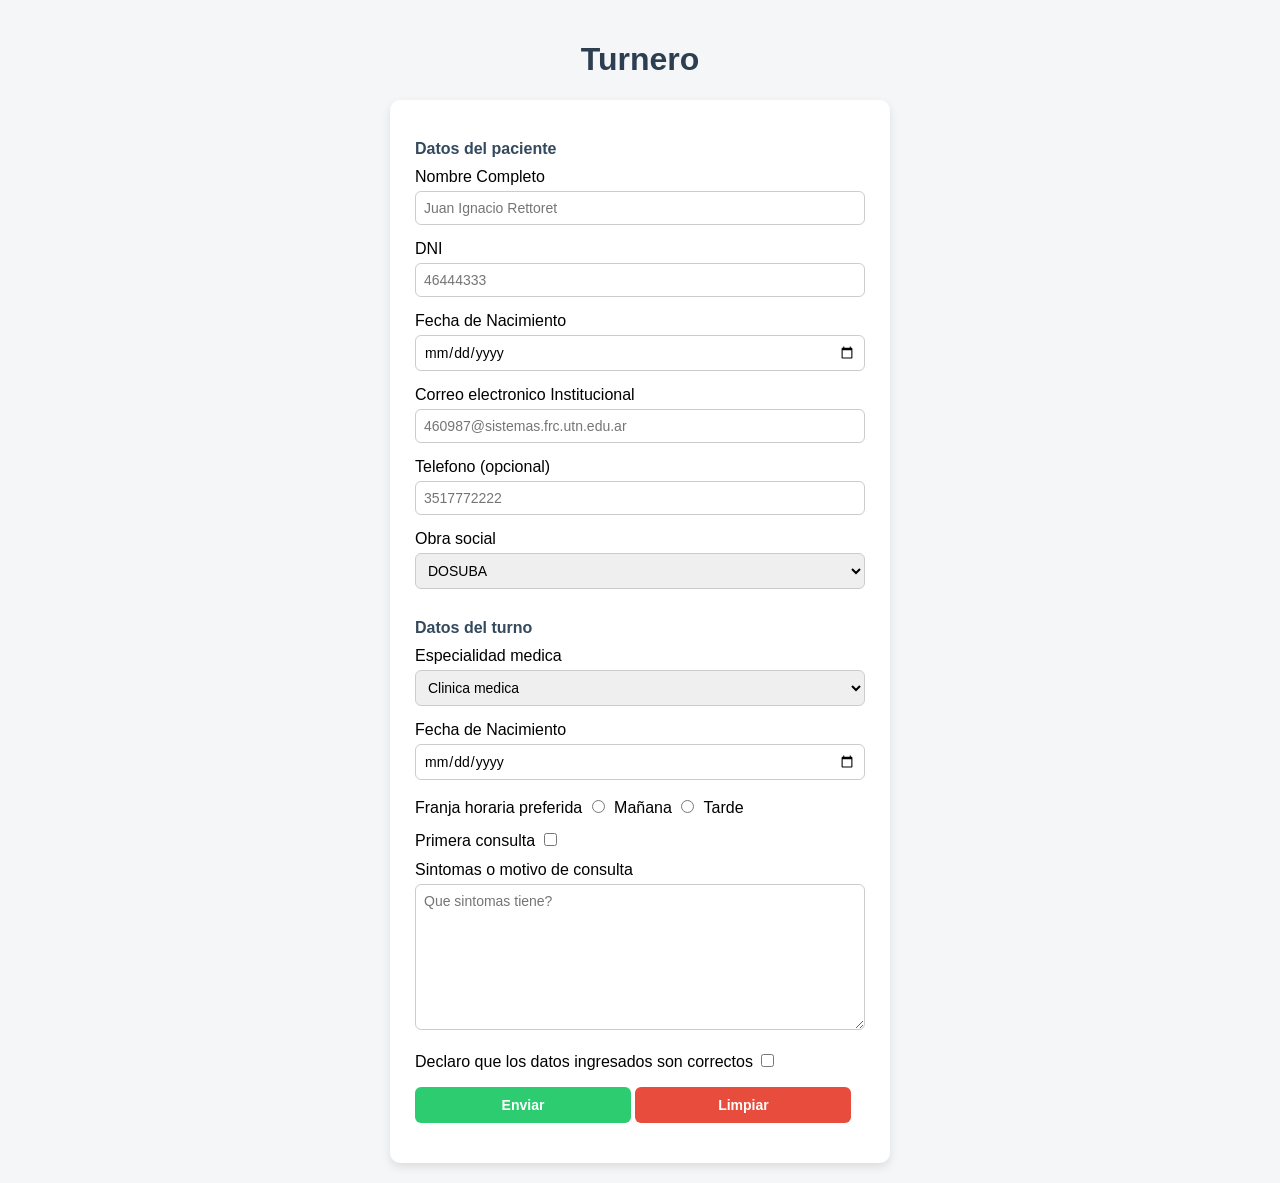
==== Trabajo Practico - Formularios HTML/index.html @ ca035440 "Formulario" ====
<!DOCTYPE html>
<html lang="en">
<head>
    <meta charset="UTF-8">
    <meta name="viewport" content="width=device-width, initial-scale=1.0">
    <link rel="stylesheet" href="styles.css">
    <title>Sistema de Turnos Medicos</title>
</head>
<body>
    <h1>Turnero</h1>
    <form>
        <div>Datos del paciente</div>

        <div class="form-input">
            <label>Nombre Completo
                <input type="text" placeholder="Juan Ignacio Rettoret" required>
            </label>
        </div>

        <div>
            <label>DNI
                <input type="number" placeholder="46444333" required>
            </label>
        </div>

        <div class="form-input">
            <label>Fecha de Nacimiento
                <input type="date" max="2026-06-04" required>
            </label>
        </div>

        <div>
            <label>Correo electronico Institucional
                <input type="email" placeholder="460987@sistemas.frc.utn.edu.ar" required>
            </label>
        </div>

        <div>
            <label>Telefono (opcional)
                <input type="tel" placeholder="3517772222">
            </label>
        </div>

        <div class="form-input">
            <label>Obra social
                <select required>
                    <optgroup label="Obras sociales universitarias">
                    <option value="DOSUBA">DOSUBA</option>
                    <option value="OSPUNC">OSPUNC</option>
                    </optgroup>

                    <optgroup label="Prepagas">
                    <option value="OSDE">OSDE</option>
                    <option value="SANCOR">SANCOR</option>
                    <option value="OTRO">OTRO</option>
                    </optgroup>
                </select>
            </label>
        </div>

        <div>Datos del turno</div>

        <div class="form-input">
            <label>Especialidad medica
                <select requiere>
                    <option value="clinica">Clinica medica</option>
                    <option value="traumato">Traumatologia</option>
                    <option value="derma">Dermatologia</option>
                    <option value="ofta">Oftalmologia</option>
                    <option value="nutri">Nutricion</option>
                    <option value="psico">Psicologia</option>
                </select>
            </label>
        </div>

        <div class="form-input">
            <label>Fecha de Nacimiento
                <input type="date" min="2026-06-04" required>
            </label>
        </div>

        <div class="form-input">
            <label>Franja horaria preferida
                <input type="radio" name="horario" value="mañana" required>
                Mañana
            </label>

            <label>
                <input type="radio" name="horario" value="tarde">
                Tarde
            </label>
        </div>

        <div>
            <label>Primera consulta
                <input type="checkbox">
            </label>
        </div>

        <div class="form-input">
            <label>Sintomas o motivo de consulta
                <textarea rows="8" maxlength="300" placeholder="Que sintomas tiene?" required></textarea>
            </label>
        </div>

        <div class="form-input">
            <label>Declaro que los datos ingresados son correctos
                <input type="checkbox">
            </label>
        </div>
        <div class="form-input">
    <input type="submit" value="Enviar">
    <input type="reset" value="Limpiar">
</div>
    </form>
</body>
</html>
---- Trabajo Practico - Formularios HTML/styles.css ----
/* Reset básico */
*{
    box-sizing: border-box;
    font-family: Arial, Helvetica, sans-serif;
}

/* Fondo de la página */
body{
    background-color: #f4f6f8;
    margin: 0;
    padding: 20px;
}

/* Título */
h1{
    text-align: center;
    color: #2c3e50;
}

/* Formulario */
form{
    background-color: white;
    max-width: 500px;
    margin: auto;
    padding: 25px;
    border-radius: 10px;
    box-shadow: 0 4px 10px rgba(0,0,0,0.1);
}

/* Subtítulos de secciones */
form > div:first-child,
form > div:nth-of-type(8){
    font-weight: bold;
    margin-top: 15px;
    margin-bottom: 10px;
    color: #34495e;
}

/* Inputs y selects */
input,
select,
textarea{
    width: 100%;
    padding: 8px;
    margin-top: 5px;
    margin-bottom: 15px;
    border: 1px solid #ccc;
    border-radius: 6px;
    font-size: 14px;
}

/* Radios y checkboxes */
input[type="radio"],
input[type="checkbox"]{
    width: auto;
    margin-right: 5px;
}

/* Botones */
input[type="submit"],
input[type="reset"]{
    width: 48%;
    padding: 10px;
    border: none;
    border-radius: 6px;
    cursor: pointer;
    font-weight: bold;
}

/* Botón enviar */
input[type="submit"]{
    background-color: #2ecc71;
    color: white;
}

/* Botón limpiar */
input[type="reset"]{
    background-color: #e74c3c;
    color: white;
}

/* Hover botones */
input[type="submit"]:hover{
    background-color: #27ae60;
}

input[type="reset"]:hover{
    background-color: #c0392b;
}
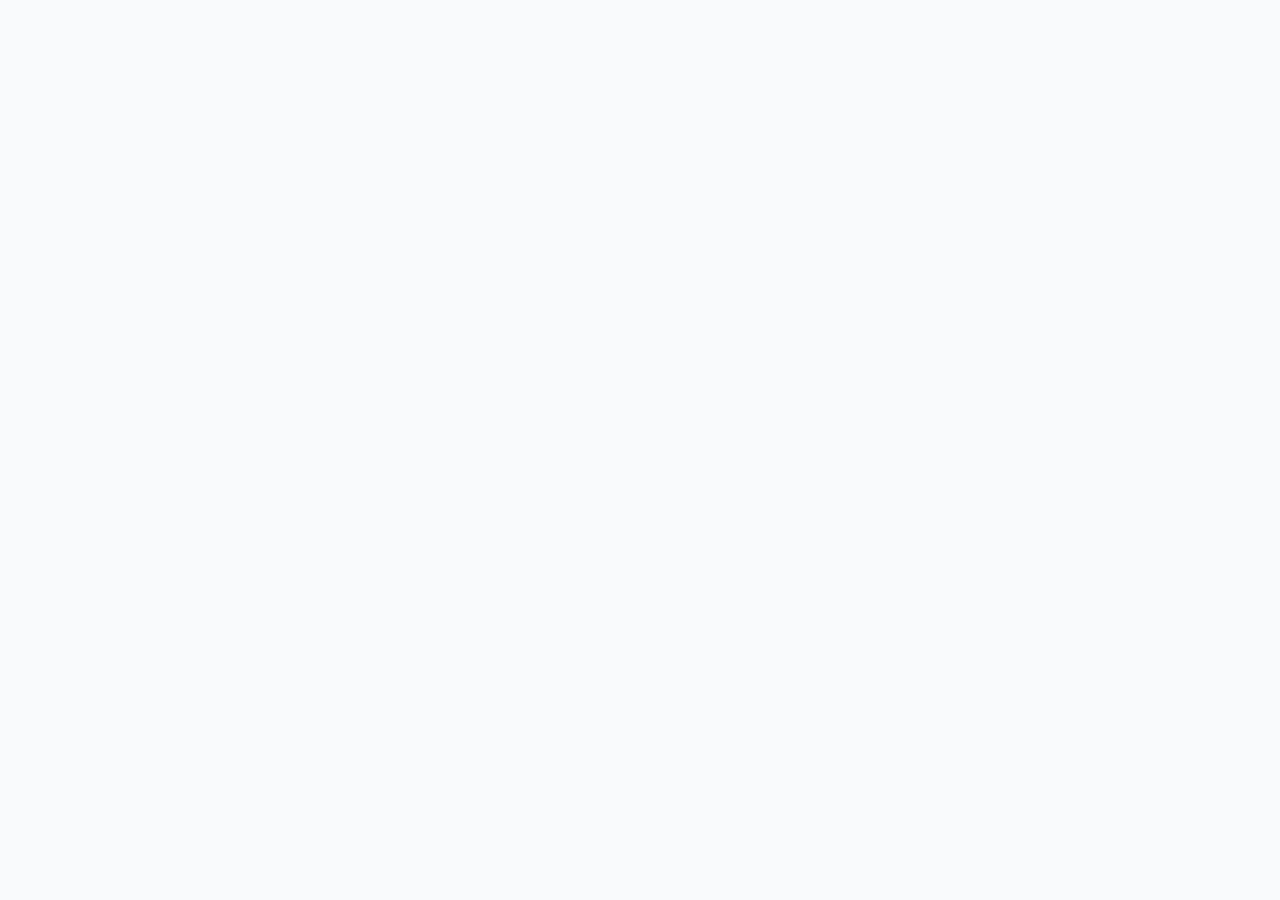
==== commit f669941c: "first commit" ====
--- a/Trabajo Practico - Formularios HTML/index.html
+++ b/Trabajo Practico - Formularios HTML/index.html
@@ -1,117 +1,79 @@
 <!DOCTYPE html>
-<html lang="en">
+<html lang="es">
 <head>
     <meta charset="UTF-8">
     <meta name="viewport" content="width=device-width, initial-scale=1.0">
-    <link rel="stylesheet" href="styles.css">
-    <title>Sistema de Turnos Medicos</title>
-</head>
-<body>
-    <h1>Turnero</h1>
-    <form>
-        <div>Datos del paciente</div>
+    <title>Sistema de Turnos Médicos - UTN FRC</title>
+    <style>
+        :root {
+            --primary-color: #0d9488;
+            --primary-dark: #0f766e;
+            --bg-color: #f8fafc;
+            --text-main: #1e293b;
+            --border-ui: #e2e8f0;
+        }
 
-        <div class="form-input">
-            <label>Nombre Completo
-                <input type="text" placeholder="Juan Ignacio Rettoret" required>
-            </label>
-        </div>
+        body {
+            font-family: 'Inter', system-ui, -apple-system, sans-serif;
+            background-color: var(--bg-color);
+            color: var(--text-main);
+            margin: 0;
+            display: flex;
+            justify-content: center;
+            padding: 40px 20px;
+        }
 
-        <div>
-            <label>DNI
-                <input type="number" placeholder="46444333" required>
-            </label>
-        </div>
+        form {
+            background: #ffffff;
+            width: 100%;
+            max-width: 600px;
+            padding: 40px;
+            border-radius: 16px;
+            border: 1px solid var(--border-ui);
+            box-shadow: 0 10px 25px -5px rgba(0, 0, 0, 0.05);
+        }
 
-        <div class="form-input">
-            <label>Fecha de Nacimiento
-                <input type="date" max="2026-06-04" required>
-            </label>
-        </div>
+        h1 {
+            font-size: 1.5rem;
+            font-weight: 800;
+            color: var(--primary-color);
+            margin-bottom: 30px;
+            text-align: left;
+            border-bottom: 2px solid var(--bg-color);
+            padding-bottom: 15px;
+        }
 
-        <div>
-            <label>Correo electronico Institucional
-                <input type="email" placeholder="460987@sistemas.frc.utn.edu.ar" required>
-            </label>
-        </div>
+        fieldset {
+            border: none;
+            padding: 0;
+            margin: 0 0 30px 0;
+        }
 
-        <div>
-            <label>Telefono (opcional)
-                <input type="tel" placeholder="3517772222">
-            </label>
-        </div>
+        legend {
+            font-size: 1rem;
+            font-weight: 700;
+            margin-bottom: 20px;
+            color: #64748b;
+            text-transform: uppercase;
+            letter-spacing: 0.05em;
+        }
 
-        <div class="form-input">
-            <label>Obra social
-                <select required>
-                    <optgroup label="Obras sociales universitarias">
-                    <option value="DOSUBA">DOSUBA</option>
-                    <option value="OSPUNC">OSPUNC</option>
-                    </optgroup>
+        .campo {
+            margin-bottom: 20px;
+        }
 
-                    <optgroup label="Prepagas">
-                    <option value="OSDE">OSDE</option>
-                    <option value="SANCOR">SANCOR</option>
-                    <option value="OTRO">OTRO</option>
-                    </optgroup>
-                </select>
-            </label>
-        </div>
+        label {
+            display: block;
+            font-size: 0.875rem;
+            font-weight: 600;
+            margin-bottom: 8px;
+        }
 
-        <div>Datos del turno</div>
-
-        <div class="form-input">
-            <label>Especialidad medica
-                <select requiere>
-                    <option value="clinica">Clinica medica</option>
-                    <option value="traumato">Traumatologia</option>
-                    <option value="derma">Dermatologia</option>
-                    <option value="ofta">Oftalmologia</option>
-                    <option value="nutri">Nutricion</option>
-                    <option value="psico">Psicologia</option>
-                </select>
-            </label>
-        </div>
-
-        <div class="form-input">
-            <label>Fecha de Nacimiento
-                <input type="date" min="2026-06-04" required>
-            </label>
-        </div>
-
-        <div class="form-input">
-            <label>Franja horaria preferida
-                <input type="radio" name="horario" value="mañana" required>
-                Mañana
-            </label>
-
-            <label>
-                <input type="radio" name="horario" value="tarde">
-                Tarde
-            </label>
-        </div>
-
-        <div>
-            <label>Primera consulta
-                <input type="checkbox">
-            </label>
-        </div>
-
-        <div class="form-input">
-            <label>Sintomas o motivo de consulta
-                <textarea rows="8" maxlength="300" placeholder="Que sintomas tiene?" required></textarea>
-            </label>
-        </div>
-
-        <div class="form-input">
-            <label>Declaro que los datos ingresados son correctos
-                <input type="checkbox">
-            </label>
-        </div>
-        <div class="form-input">
-    <input type="submit" value="Enviar">
-    <input type="reset" value="Limpiar">
-</div>
-    </form>
-</body>
-</html>+        input[type="text"],
+        input[type="email"],
+        input[type="tel"],
+        input[type="date"],
+        select,
+        textarea {
+            width: 100%;
+           
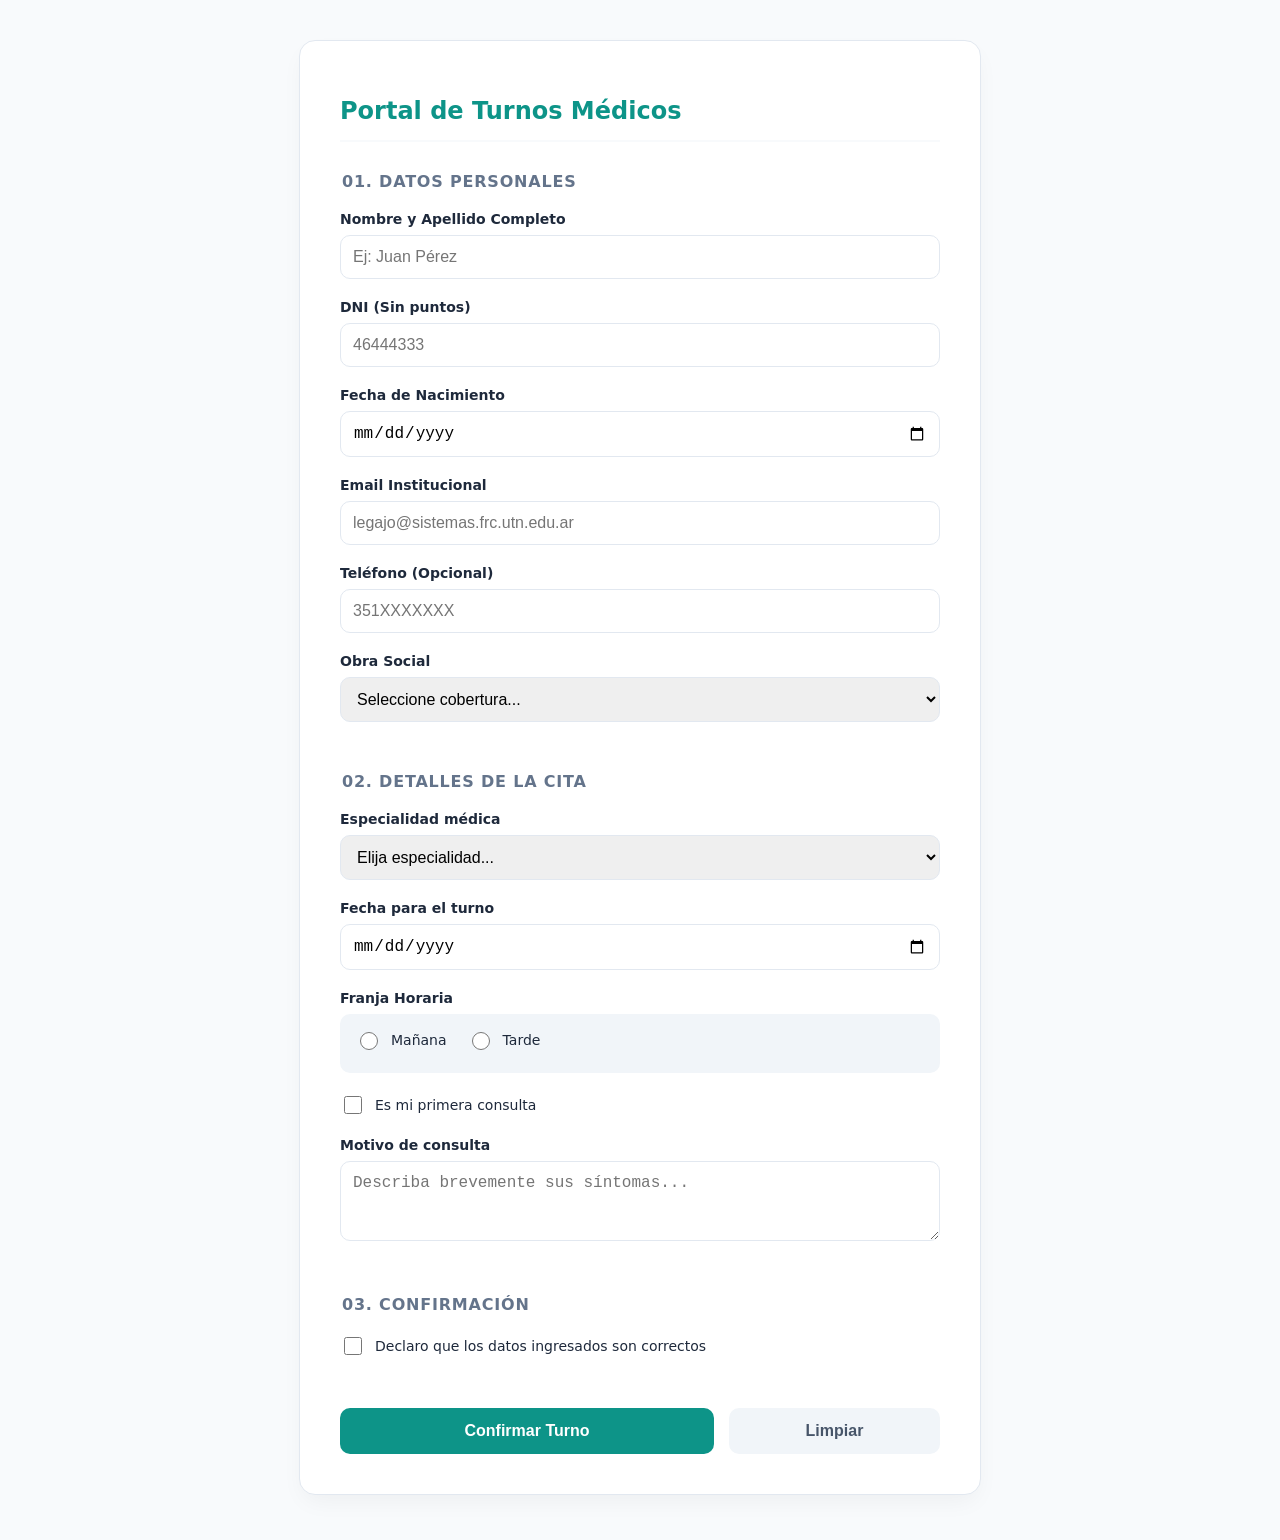
==== commit 24fb0cbd: "First commit esta ez posta" ====
--- a/Trabajo Practico - Formularios HTML/index.html
+++ b/Trabajo Practico - Formularios HTML/index.html
@@ -76,4 +76,192 @@
         select,
         textarea {
             width: 100%;
-           +            padding: 12px;
+            border: 1.5px solid var(--border-ui);
+            border-radius: 10px;
+            font-size: 1rem;
+            box-sizing: border-box;
+            transition: all 0.2s;
+        }
+
+        input:focus, select:focus, textarea:focus {
+            outline: none;
+            border-color: var(--primary-color);
+            box-shadow: 0 0 0 4px rgba(13, 148, 136, 0.1);
+        }
+
+        .radio-check-container {
+            display: flex;
+            gap: 20px;
+            background: #f1f5f9;
+            padding: 15px;
+            border-radius: 10px;
+        }
+
+        .inline-label {
+            display: flex;
+            align-items: center;
+            gap: 10px;
+            font-weight: 500;
+            cursor: pointer;
+        }
+
+        input[type="radio"], input[type="checkbox"] {
+            accent-color: var(--primary-color);
+            width: 18px;
+            height: 18px;
+        }
+
+        .acciones {
+            display: flex;
+            gap: 15px;
+            margin-top: 10px;
+        }
+
+        button, input[type="submit"], input[type="reset"] {
+            padding: 14px 24px;
+            border-radius: 10px;
+            font-weight: 700;
+            cursor: pointer;
+            border: none;
+            font-size: 1rem;
+            transition: transform 0.1s, background 0.2s;
+        }
+
+        input[type="submit"] {
+            background-color: var(--primary-color);
+            color: white;
+            flex: 2;
+        }
+
+        input[type="submit"]:hover {
+            background-color: var(--primary-dark);
+        }
+
+        input[type="reset"] {
+            background-color: #f1f5f9;
+            color: #475569;
+            flex: 1;
+        }
+
+        input[type="reset"]:hover {
+            background-color: #e2e8f0;
+        }
+    </style>
+</head>
+<body>
+
+    <form method="post" action="#">
+        <h1>Portal de Turnos Médicos</h1>
+
+        <!-- SECCIÓN 1: DATOS DEL PACIENTE -->
+        <fieldset>
+            <legend>01. Datos Personales</legend>
+            
+            <div class="campo">
+                <label for="nombre">Nombre y Apellido Completo</label>
+                <input type="text" id="nombre" name="nombre" required pattern="[a-zA-ZáéíóúÁÉÍÓÚñÑ\s]+" maxlength="60" placeholder="Ej: Juan Pérez" title="Solo se permiten letras y espacios (máx. 60)">
+            </div>
+
+            <div class="campo">
+                <label for="dni">DNI (Sin puntos)</label>
+                <input type="text" id="dni" name="dni" required pattern="\d{7,8}" placeholder="46444333" title="Debe ingresar exactamente 7 u 8 números">
+            </div>
+
+            <div class="campo">
+                <label for="fechaNacimiento">Fecha de Nacimiento</label>
+                <input type="date" id="fechaNacimiento" name="fechaNacimiento" required max="2026-04-06">
+            </div>
+
+            <div class="campo">
+                <label for="email">Email Institucional</label>
+                <input type="email" id="email" name="email" required placeholder="legajo@sistemas.frc.utn.edu.ar">
+            </div>
+
+            <div class="campo">
+                <label for="telefono">Teléfono (Opcional)</label>
+                <input type="tel" id="telefono" name="telefono" placeholder="351XXXXXXX">
+            </div>
+
+            <div class="campo">
+                <label for="obraSocial">Obra Social</label>
+                <select id="obraSocial" name="obraSocial" required>
+                    <option value="" disabled selected>Seleccione cobertura...</option>
+                    <optgroup label="Obras sociales universitarias">
+                        <option value="daspu">DASPU</option>
+                        <option value="osnu">OSNU</option>
+                    </optgroup>
+                    <optgroup label="Prepagas">
+                        <option value="osde">OSDE</option>
+                        <option value="swiss">Swiss Medical</option>
+                        <option value="galeno">Galeno</option>
+                    </optgroup>
+                </select>
+            </div>
+        </fieldset>
+
+        <!-- SECCIÓN 2: DATOS DEL TURNO -->
+        <fieldset>
+            <legend>02. Detalles de la Cita</legend>
+
+            <div class="campo">
+                <label for="especialidad">Especialidad médica</label>
+                <select id="especialidad" name="especialidad" required>
+                    <option value="" disabled selected>Elija especialidad...</option>
+                    <option value="clinica">Clínica Médica</option>
+                    <option value="traumato">Traumatología</option>
+                    <option value="derma">Dermatología</option>
+                    <option value="oftalmo">Oftalmología</option>
+                    <option value="nutri">Nutrición</option>
+                    <option value="psico">Psicología</option>
+                </select>
+            </div>
+
+            <div class="campo">
+                <label for="fechaTurno">Fecha para el turno</label>
+                <input type="date" id="fechaTurno" name="fechaTurno" required min="2026-04-07">
+            </div>
+
+            <div class="campo">
+                <label>Franja Horaria</label>
+                <div class="radio-check-container">
+                    <label class="inline-label">
+                        <input type="radio" name="franja" value="manana" required> Mañana
+                    </label>
+                    <label class="inline-label">
+                        <input type="radio" name="franja" value="tarde"> Tarde
+                    </label>
+                </div>
+            </div>
+
+            <div class="campo">
+                <label class="inline-label">
+                    <input type="checkbox" name="primeraConsulta"> Es mi primera consulta
+                </label>
+            </div>
+
+            <div class="campo">
+                <label for="motivo">Motivo de consulta</label>
+                <textarea id="motivo" name="motivo" required maxlength="300" rows="3" placeholder="Describa brevemente sus síntomas..."></textarea>
+            </div>
+        </fieldset>
+
+        <!-- SECCIÓN 3: CONSENTIMIENTO -->
+        <fieldset>
+            <legend>03. Confirmación</legend>
+            <div class="campo">
+                <label class="inline-label">
+                    <input type="checkbox" name="consentimiento" required> 
+                    Declaro que los datos ingresados son correctos
+                </label>
+            </div>
+        </fieldset>
+
+        <div class="acciones">
+            <input type="submit" value="Confirmar Turno">
+            <input type="reset" value="Limpiar">
+        </div>
+    </form>
+
+</body>
+</html>
